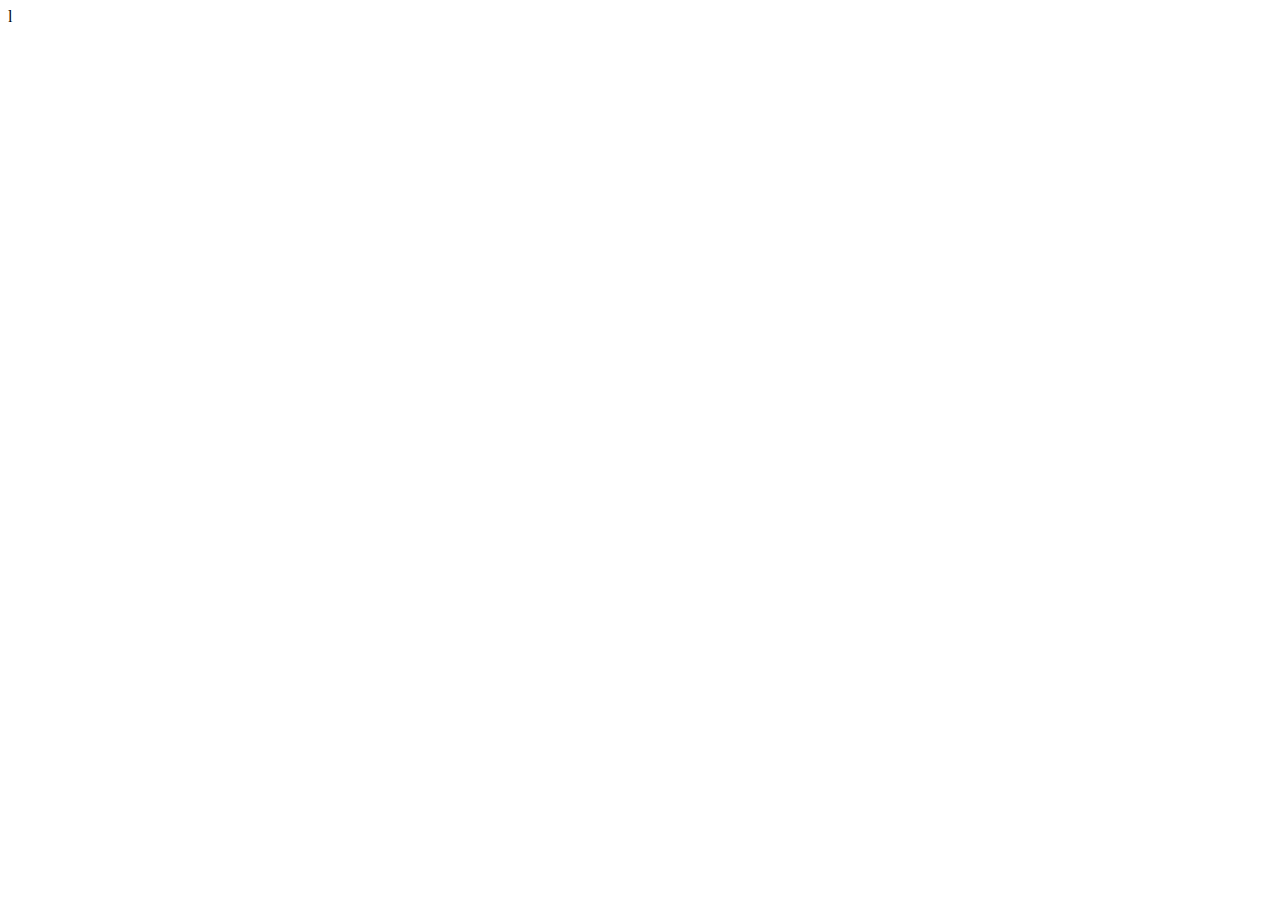
==== aboutme.html @ 2fefd60e "Assignment 02: repository setup" ====
<!DOCTYPE html>
<html lang="en">
<head>
    <meta charset="UTF-8">
    <meta name="viewport" content="width=device-width, initial-scale=1.0">
    <title>Document</title>
</head>
<body>
    
</body>
</html>l
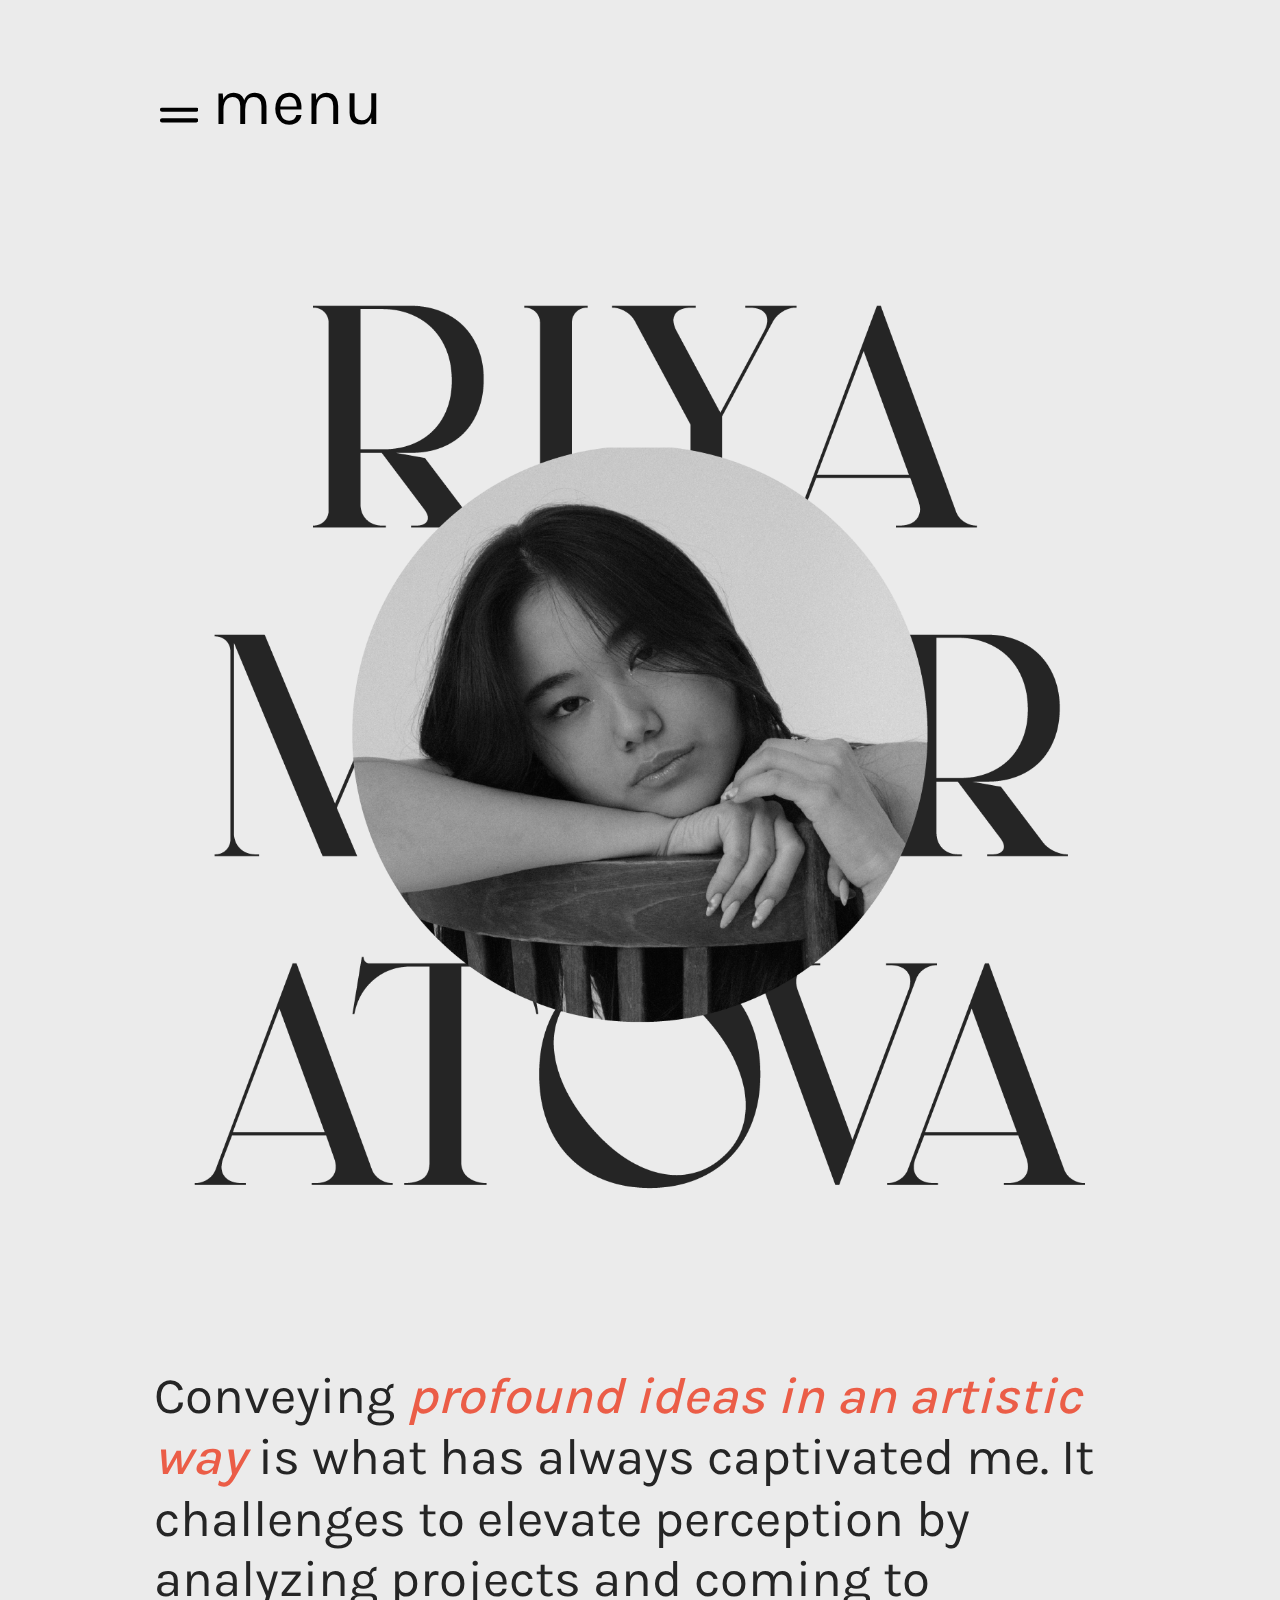
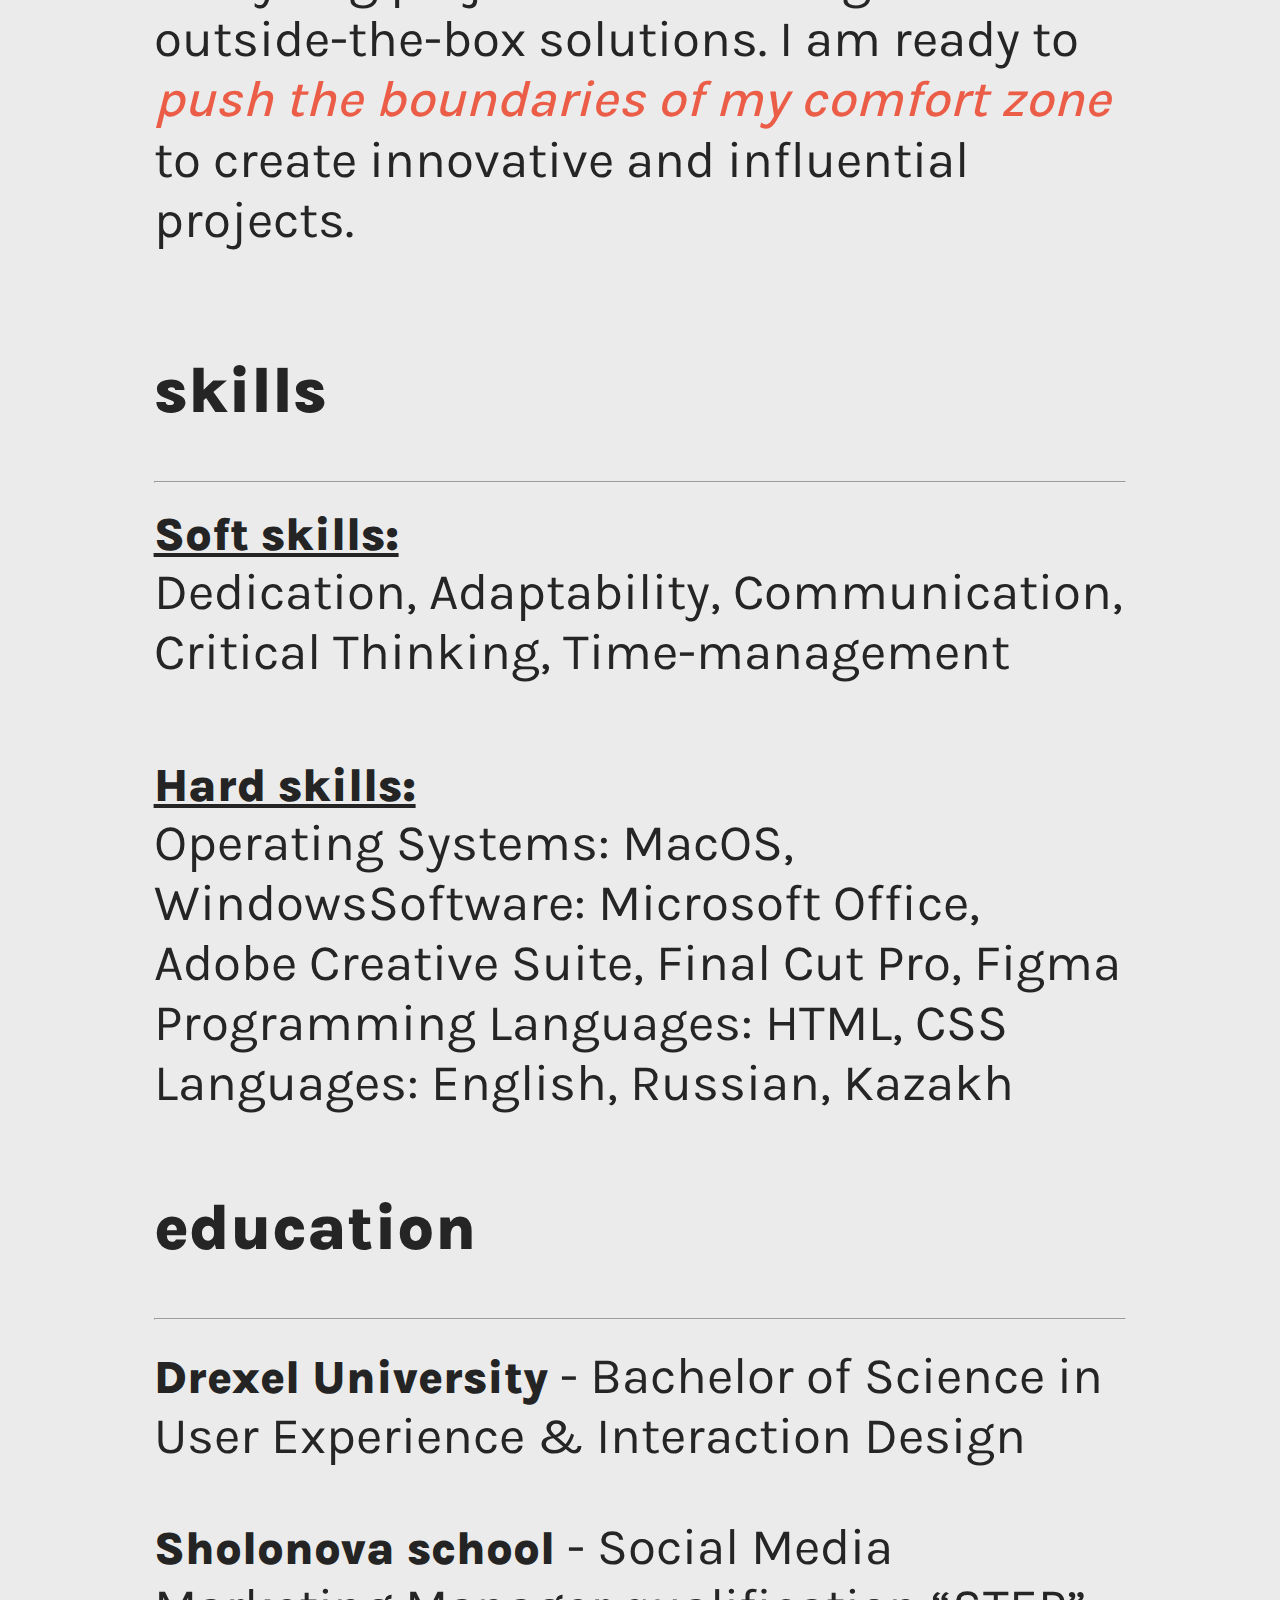
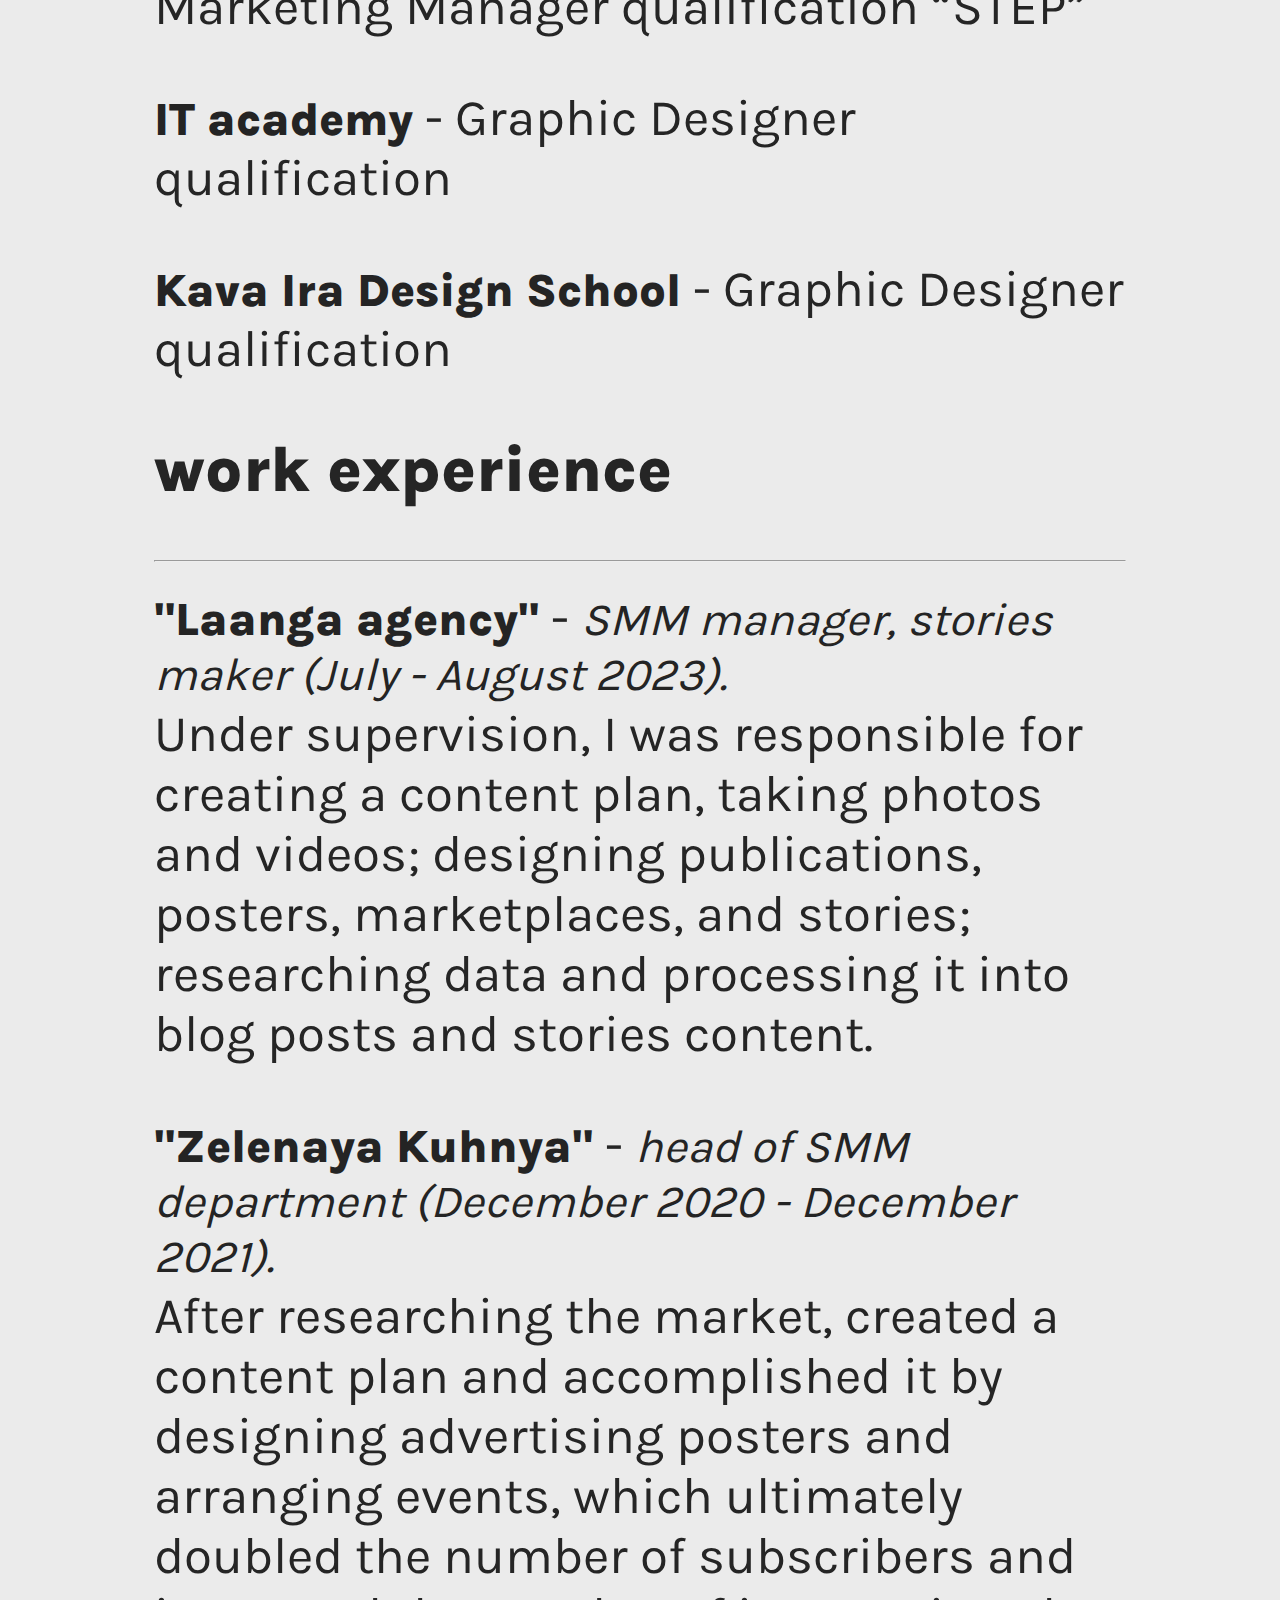
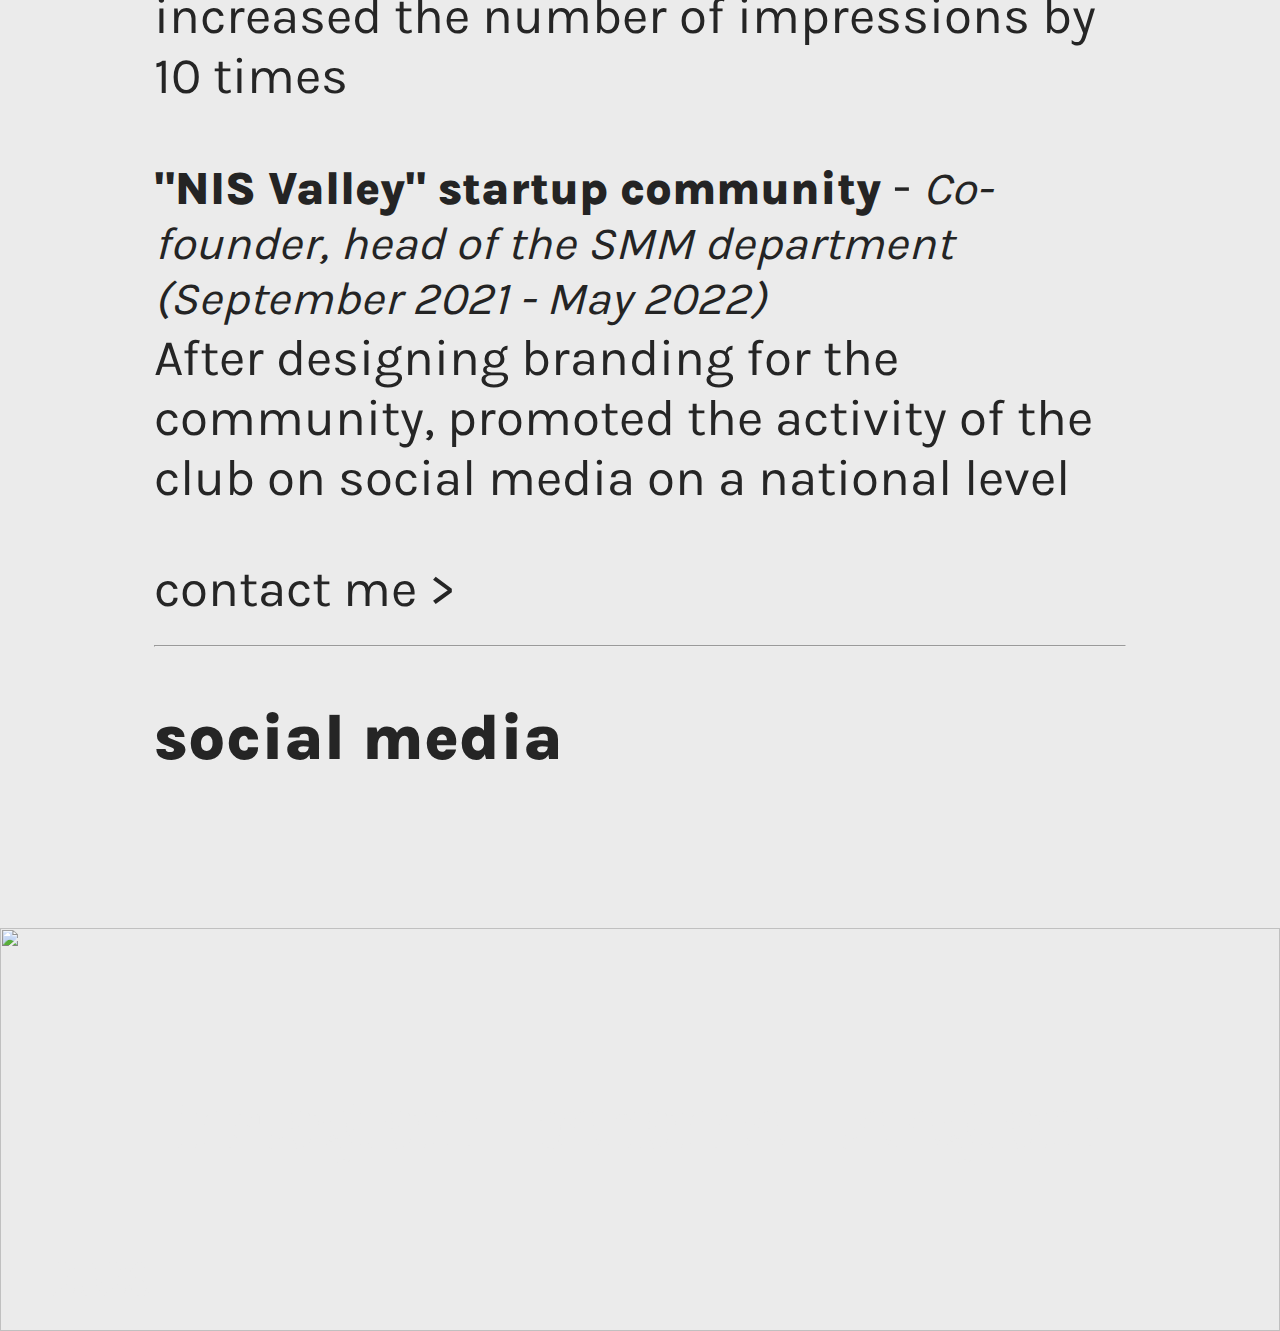
==== commit 728099f3: "These are the files with my website" ====
--- a/aboutme.html
+++ b/aboutme.html
@@ -1,11 +1,144 @@
-<!DOCTYPE html>
-<html lang="en">
+<html>
+
 <head>
-    <meta charset="UTF-8">
-    <meta name="viewport" content="width=device-width, initial-scale=1.0">
-    <title>Document</title>
+	<link rel="stylesheet" href="css/style.css">
+    <link rel="stylesheet" href="css/aboutme.css">
+	<link rel="stylesheet" href="css/overlay.css">
+	<script src="overlay.js"></script>
 </head>
+
 <body>
-    
+	<!-- The overlay -->
+	<div id="myNav" class="overlay">
+		<!-- Button to close the overlay navigation -->
+		<a href="javascript:void(0)" class="closebtn" onclick="closeNav()">
+			<svg width="3vw" viewBox="0 0 11 11" fill="none" xmlns="http://www.w3.org/2000/svg">
+				<path d="M6.7533 5.51747L10.5221 1.75746C10.6871 1.59242 10.7798 1.36857 10.7798 1.13517C10.7798 0.901769 10.6871 0.677927 10.5221 0.512886C10.357 0.347846 10.1332 0.255127 9.89979 0.255127C9.66639 0.255127 9.44255 0.347846 9.27751 0.512886L5.5175 4.28166L1.75749 0.512886C1.59245 0.347846 1.36861 0.255127 1.1352 0.255127C0.9018 0.255127 0.677958 0.347846 0.512917 0.512886C0.347877 0.677927 0.255158 0.901769 0.255158 1.13517C0.255158 1.36857 0.347877 1.59242 0.512917 1.75746L4.28169 5.51747L0.512917 9.27747C0.430768 9.35895 0.365565 9.45589 0.321068 9.56269C0.276571 9.6695 0.253662 9.78406 0.253662 9.89976C0.253662 10.0155 0.276571 10.13 0.321068 10.2368C0.365565 10.3436 0.430768 10.4406 0.512917 10.522C0.594395 10.6042 0.691333 10.6694 0.798137 10.7139C0.904942 10.7584 1.0195 10.7813 1.1352 10.7813C1.25091 10.7813 1.36546 10.7584 1.47227 10.7139C1.57907 10.6694 1.67601 10.6042 1.75749 10.522L5.5175 6.75327L9.27751 10.522C9.35898 10.6042 9.45592 10.6694 9.56273 10.7139C9.66953 10.7584 9.78409 10.7813 9.89979 10.7813C10.0155 10.7813 10.1301 10.7584 10.2369 10.7139C10.3437 10.6694 10.4406 10.6042 10.5221 10.522C10.6042 10.4406 10.6694 10.3436 10.7139 10.2368C10.7584 10.13 10.7813 10.0155 10.7813 9.89976C10.7813 9.78406 10.7584 9.6695 10.7139 9.56269C10.6694 9.45589 10.6042 9.35895 10.5221 9.27747L6.7533 5.51747Z" fill="#EBEBEB"/>
+			</svg>
+		</a>
+	
+		<!-- Overlay content -->
+		<div class="overlay-content">
+			<a class="overlay-link" href="index.html">home</a>
+			<a class="overlay-current-link" href="aboutme.html">about me</a>
+			<a class="overlay-link" href="selected-projects.html">selected projects</a>
+			<a class="overlay-link" href="#">contact me</a>
+		</div>
+	</div>
+	<div class="text" style="margin: 3em 3em;">
+        <div
+			class="menu-text"
+			style="position: absolute; 
+			top: 8vw; 
+			left: 12vw; 
+			color: black; 
+			text-align: start;
+			transform: translate(0%, -50%);"
+		>
+			<button class="menu-button" onclick="openNav()">
+				<div>
+					<svg width="3vw" viewBox="0 0 14 6" fill="none" xmlns="http://www.w3.org/2000/svg">
+						<path d="M13.2611 3.88886L0.738889 3.88886C0.330812 3.88886 0 4.21968 0 4.62775L0 4.70553C0 5.11361 0.330812 5.44442 0.738889 5.44442L13.2611 5.44442C13.6692 5.44442 14 5.11361 14 4.70553V4.62775C14 4.21968 13.6692 3.88886 13.2611 3.88886Z" fill="#000000"/>
+						<path d="M13.2611 -3.8147e-05L0.738889 -3.8147e-05C0.330812 -3.8147e-05 0 0.330774 0 0.738851L0 0.816629C0 1.22471 0.330812 1.55552 0.738889 1.55552L13.2611 1.55552C13.6692 1.55552 14 1.22471 14 0.816629V0.738851C14 0.330774 13.6692 -3.8147e-05 13.2611 -3.8147e-05Z" fill="#000000"/>
+					</svg>
+					<span class="menu-text" style="color: #000000; margin-left: 10px">menu</span>
+				</div>
+			</button>
+		</div>
+        <img src="images/photo_and_text.png" style="width: 100%; margin-top: 6vw">
+		<div style="margin-bottom: 8vw; margin-top: 8vw">
+			Conveying <span class="highlighted-text">profound ideas in an artistic way</span> is what has always captivated me. It challenges to elevate perception by analyzing projects and coming to outside-the-box solutions. 
+            I am ready to <span class="highlighted-text">push the boundaries of my comfort zone</span> to create innovative and influential projects.
+		</div>
+		<h2>
+			skills
+		</h2>
+		<hr/>
+		<div style="margin-bottom: 6vw">
+            <div class="skills-title">Soft skills:</div> Dedication, Adaptability, Communication, Critical Thinking, Time-management
+        </div>
+        <div style="margin-bottom: 6vw">
+            <div class="skills-title">Hard skills:</div> Operating Systems: MacOS, WindowsSoftware: Microsoft Office, Adobe Creative Suite, Final Cut Pro, Figma Programming Languages: HTML, CSS Languages: English, Russian, Kazakh
+        </div>
+		<h2>
+			education
+		</h2>
+        <hr/>
+        <div style="margin-bottom: 4vw">
+            <span class="education-title">Drexel University</span> - Bachelor of Science in User Experience & Interaction Design
+        </div>
+        <div style="margin-bottom: 4vw">
+            <span class="education-title">Sholonova school</span> - Social Media Marketing Manager qualification “STEP” 
+        </div>
+        <div style="margin-bottom: 4vw">
+            <span class="education-title">IT academy</span> - Graphic Designer qualification
+        </div>
+        <div style="margin-bottom: 4vw">
+            <span class="education-title">Kava Ira Design School</span> - Graphic Designer qualification 
+        </div>
+        <h2>
+			work experience
+		</h2>
+        <hr/>
+        <div style="margin-bottom: 4vw">
+            <div>
+                <span class="education-title">"Laanga agency"</span> - <span class="work-experience-subtitle">SMM manager, stories maker (July - August 2023). </span>
+            </div>
+            <div>
+                Under supervision, I was responsible for creating a content plan, taking photos and videos; designing publications, posters, marketplaces, and stories; researching data and processing it into blog posts and stories content.
+            </div>
+        </div>
+        <div style="margin-bottom: 4vw">
+            <div>
+                <span class="education-title">"Zelenaya Kuhnya"</span> - <span class="work-experience-subtitle">head of SMM department (December 2020 - December 2021).</span>
+            </div>
+            <div>
+                After researching the market, created a content plan and accomplished it by designing advertising posters and arranging events, which ultimately doubled the number of subscribers and increased the number of impressions by 10 times
+            </div>
+        </div>
+        <div style="margin-bottom: 4vw">
+            <div>
+                <span class="education-title">"NIS Valley" startup community</span> - <span class="work-experience-subtitle">Co-founder, head of the SMM department (September 2021 - May 2022)</span>
+            </div>
+            <div>
+                After designing branding for the community, promoted the activity of the club on social media on a national level
+            </div>
+        </div>
+        <a>
+			contact me >
+		</a>
+        <hr/>
+        <h2>
+            social media
+        </h2>
+	</div>
+	<div style="position: relative;">
+		<img src="images/social_media.png" 
+			style="height: 25.1875rem;
+				width: 100%;
+				flex-shrink: 0;
+				object-fit: cover;"
+		>
+        <div class="social-media-link">
+            <a href="#" style="text-decoration: none; color: #EBEBEB;">
+                instagram
+            </a>
+            <a href="#" style="text-decoration: none; color: #EBEBEB;">
+                behance
+            </a>
+            <a href="#" style="text-decoration: none; color: #EBEBEB;">
+                telegram
+            </a>
+        </div>
+		<div style="position: absolute; bottom: 6vw; width: 100%">
+			<div class="footer-left" style="position: absolute; left: 4vw; ">
+				2023
+			</div>
+			<div class="footer-right" style="position: absolute; right: 4vw">
+				developed by riya mamratova
+			</div>
+		</div>
+	</div>
 </body>
-</html>l+
+</html>--- a/css/style.css
+++ b/css/style.css
@@ -0,0 +1,148 @@
+@font-face {
+	font-family: Koolegant;
+	src: url(../fonts/Koolegant-K7my7.ttf);
+}
+
+@font-face {
+	font-family: Karla;
+	src: url(../fonts/Karla-VariableFont_wght.ttf);
+}
+
+body {
+	margin: 0; 
+	background-color: #EBEBEB;
+}
+
+.menu-text {
+	text-align: center;
+	font-family: Karla;
+	font-size: 5vw;
+	font-style: normal;
+	font-weight: 400;
+	line-height: normal;
+}
+
+.menu-button {
+	background-color: transparent;
+  	border: none;
+	cursor: pointer;
+}
+
+.main-title {
+	font-family: Koolegant;
+	font-size: 15vw;
+	font-style: normal;
+	font-weight: 400;
+	line-height: 85%;
+}
+
+.get-in-touch-title {
+	font-family: Karla;
+	font-size: 4vw;
+	font-style: normal;
+	font-weight: 400;
+	line-height: normal;
+}
+
+.text {
+	color: #252525;
+	font-family: Karla;
+	font-size: 4vw;
+	font-style: normal;
+	font-weight: 400;
+	line-height: normal; 
+}
+
+.highlighted-text {
+	color: #EB5D47;
+	font-family: Karla;
+	font-size: 4vw;
+	font-style: italic;
+	font-weight: 500;
+	line-height: 120%; 
+}
+
+h2 {
+	color: #252525;
+	font-family: Karla;
+	font-size: 5vw;
+	font-style: normal;
+	font-weight: 800;
+	line-height: normal; 
+}
+
+h3 {
+	color: #252525;
+	font-family: Karla;
+	font-size: 4vw;
+	font-style: normal;
+	font-weight: 700;
+	line-height: normal; 
+}
+
+.subtitle {
+	color: #252525;
+	font-family: Karla;
+	font-size: 3.5vw;
+	font-style: italic;
+	font-weight: 300;
+	line-height: normal; 
+}
+
+.count {
+	width: 12vw; 
+	text-align: end; 
+	padding-right:6vw;
+	color: #252525;
+	font-family: Koolegant;
+	font-size: 12vw;
+	font-style: normal;
+	font-weight: 400;
+	line-height: normal;
+}
+
+.count-title {
+	color: #252525;
+	font-family: Karla;
+	font-size: 3.2vw;
+	font-style: italic;
+	font-weight: 800;
+	line-height: normal;
+}
+
+.count-text {
+	color: #252525;
+	font-family: Karla;
+	font-size: 3.2vw;
+	font-style: normal;
+	font-weight: 400;
+	line-height: normal;
+}
+
+.count-highlight {
+	color: #EB5D47;
+	font-family: Karla;
+	font-size: 3.2vw;
+	font-style: italic;
+	font-weight: 400;
+	line-height: normal;
+}
+
+.footer-left {
+	color: #EBEBEB;
+	font-family: Koolegant;
+	font-size: 4vw;
+	font-style: normal;
+	font-weight: 400;
+	line-height: normal;
+}
+
+.footer-right {
+	color: #EBEBEB;
+	font-family: Karla;
+	font-size: 3.2vw;
+	font-style: normal;
+	font-weight: 700;
+	line-height: normal;
+}
+
--- a/css/aboutme.css
+++ b/css/aboutme.css
@@ -0,0 +1,43 @@
+.skills-title {
+	color: #242424;
+	font-family: Karla;
+	font-size: 3.6vw;
+	font-style: normal;
+	font-weight: 800;
+	line-height: normal;
+	text-decoration-line: underline;
+}
+
+.education-title {
+	color: #242424;
+	font-family: Karla;
+	font-size: 3.6vw;
+	font-style: normal;
+	font-weight: 800;
+	line-height: normal;
+}
+
+.work-experience-subtitle {
+	color: #242424;
+	font-family: Karla;
+	font-size: 3.6vw;
+	font-style: italic;
+	font-weight: 400;
+	line-height: 120%;
+}
+
+.social-media-link {
+	color: #EBEBEB;
+	font-family: Koolegant;
+	font-size: 6vw;
+	font-style: normal;
+	font-weight: 400;
+	line-height: normal;
+	position: absolute; 
+	top: 50%; 
+	left: 12vw;
+	right: 12vw;
+	transform: translate(0%, -50%);
+	display: flex;
+	justify-content: space-around;
+}--- a/css/overlay.css
+++ b/css/overlay.css
@@ -0,0 +1,74 @@
+/* The Overlay (background) */
+.overlay {
+	/* Height & width depends on how you want to reveal the overlay (see JS below) */   
+	height: 100%;
+	width: 0;
+	position: fixed; /* Stay in place */
+	z-index: 1; /* Sit on top */
+	left: 0;
+	top: 0;
+	background: #A4B4CB;
+	overflow-x: hidden; /* Disable horizontal scroll */
+	transition: 0.5s; /* 0.5 second transition effect to slide in or slide down the overlay (height or width, depending on reveal) */
+}
+
+/* Position the content inside the overlay */
+.overlay-content {
+	position: relative;
+	top: 25%; /* 25% from the top */
+	left: 12vw;
+	text-align: left; /* Centered text/links */
+	margin-top: 30px; /* 30px top margin to avoid conflict with the close button on smaller screens */
+}
+
+/* The navigation links inside the overlay */
+.overlay-current-link {
+	color: #EBEBEB;
+	font-family: Karla;
+	font-size: 13vw;
+	font-style: italic;
+	font-weight: 700;
+	line-height: normal;
+	padding: 8px;
+	text-decoration: none;
+	display: block; /* Display block instead of inline */
+	transition: 0.3s; /* Transition effects on hover (color) */
+}
+
+.overlay-link {
+	color: #EBEBEB;
+	font-family: Karla;
+	font-size: 6vw;
+	font-style: normal;
+	font-weight: 400;
+	line-height: normal;
+	padding: 8px;
+	text-decoration: none;
+	display: block; /* Display block instead of inline */
+	transition: 0.3s; /* Transition effects on hover (color) */
+}
+
+/* When you mouse over the navigation links, change their color */
+.overlay a:hover, .overlay a:focus {
+	color: #EB5D47;
+}
+
+/* Position the close button (top right corner) */
+.overlay .closebtn {
+	position: absolute;
+	top: 12vw;
+	left: 12vw;
+	font-size: 60px;
+}
+
+/* When the height of the screen is less than 450 pixels, change the font-size of the links and position the close button again, so they don't overlap */
+@media screen and (max-height: 450px) {
+	.overlay a {
+		font-size: 20px
+	}
+	.overlay .closebtn {
+		font-size: 40px;
+		top: 15px;
+		right: 35px;
+	}
+} 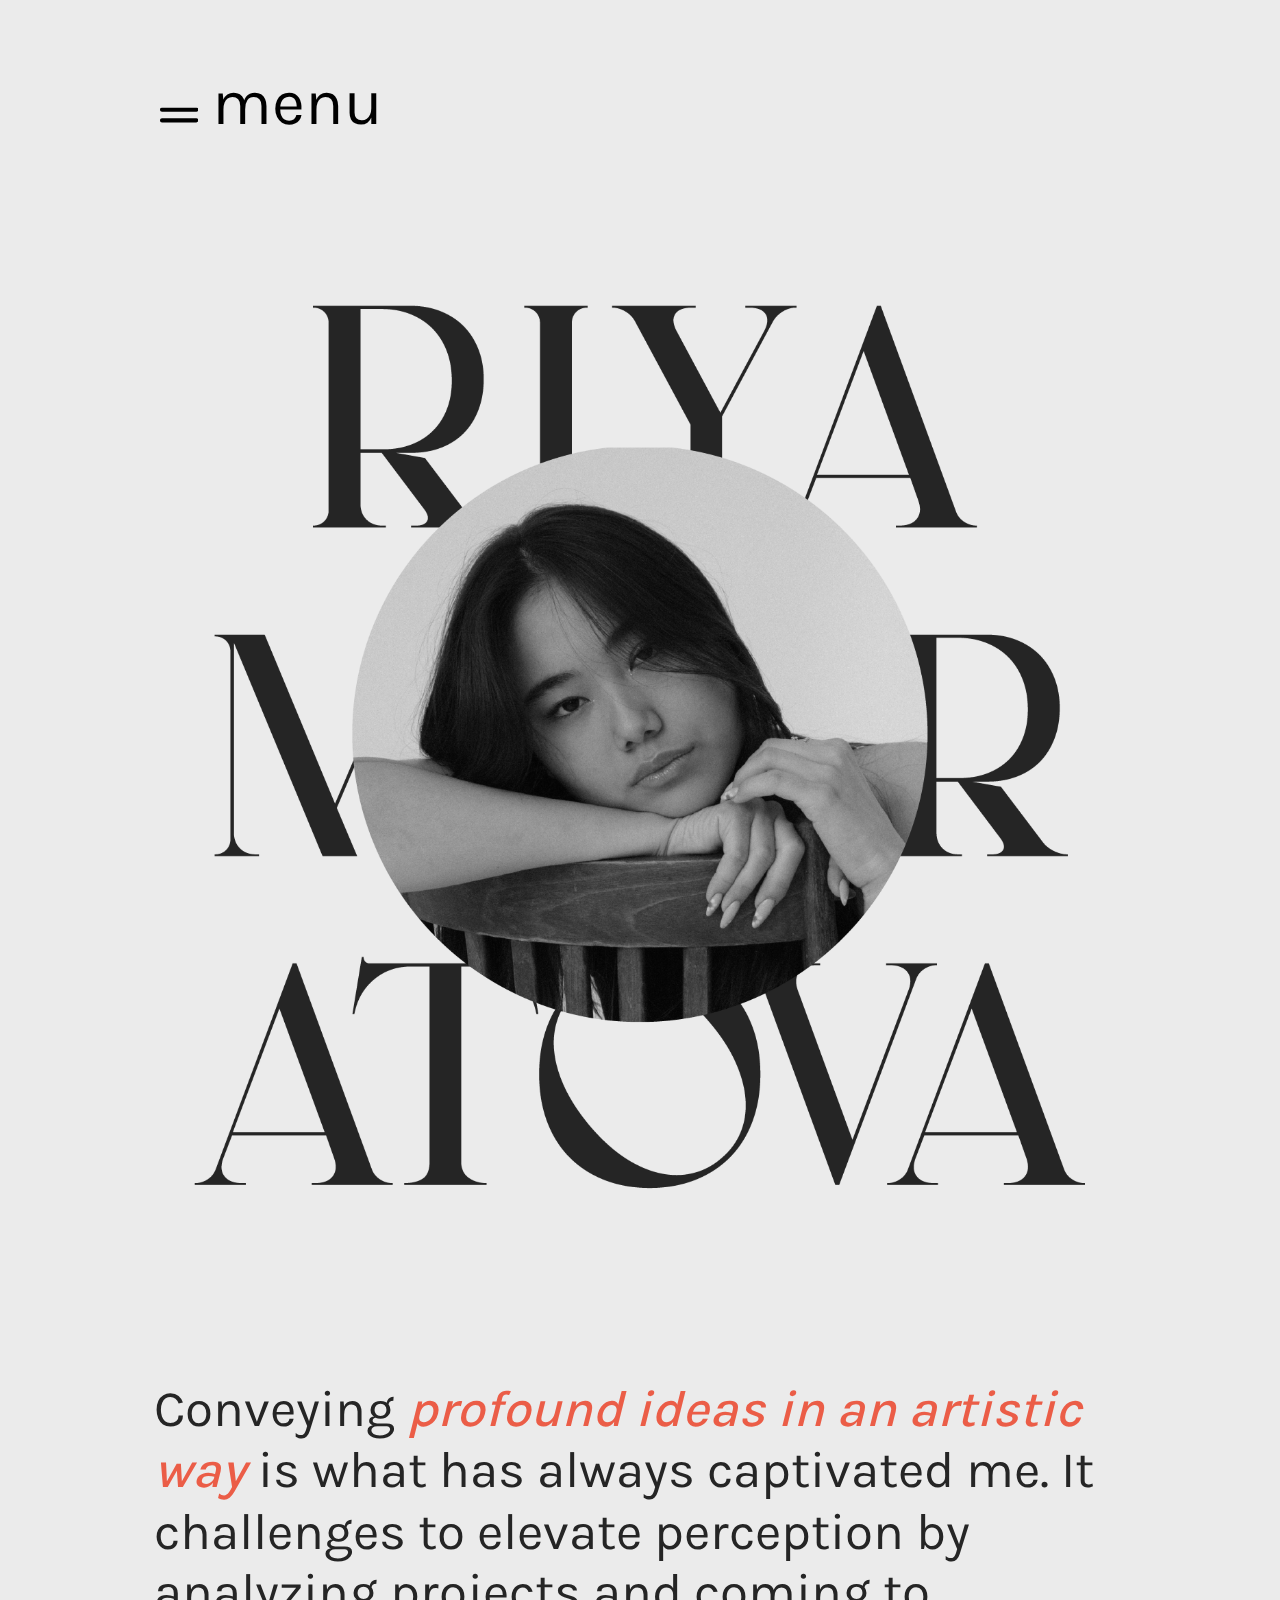
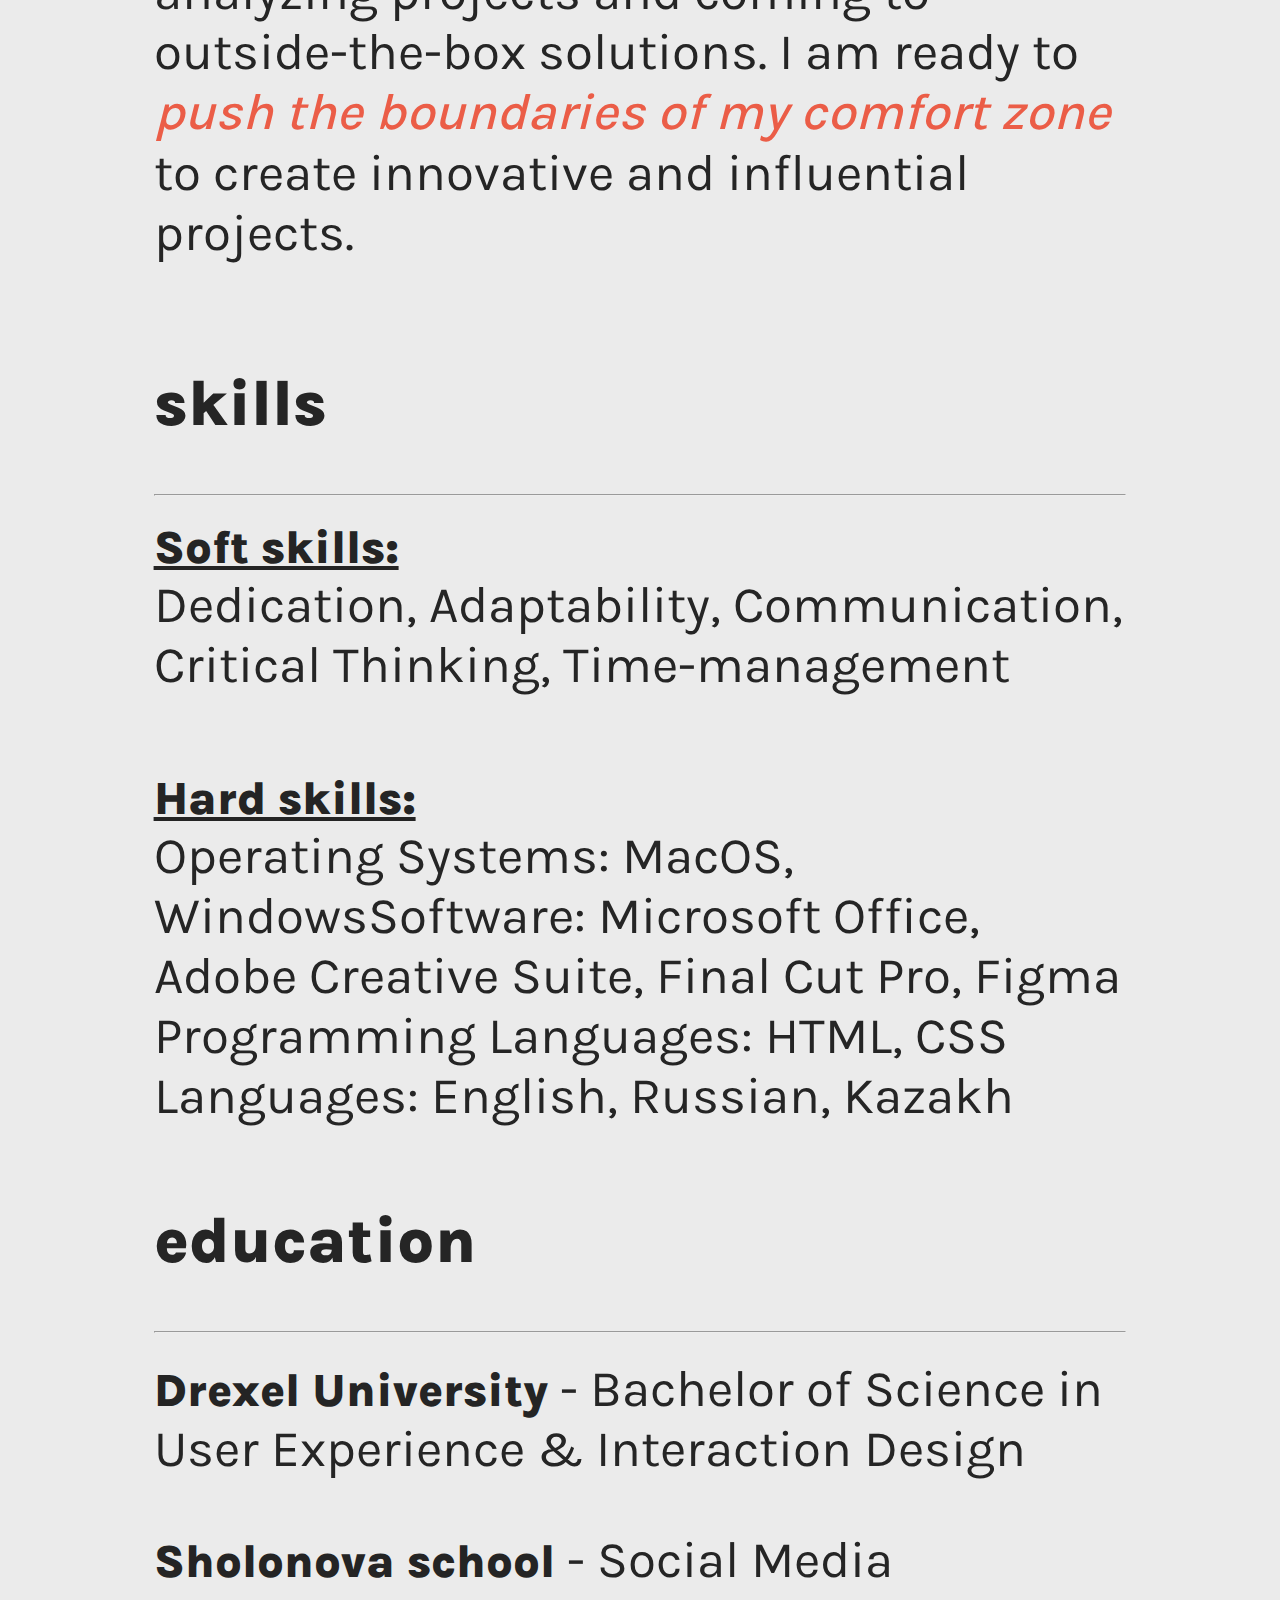
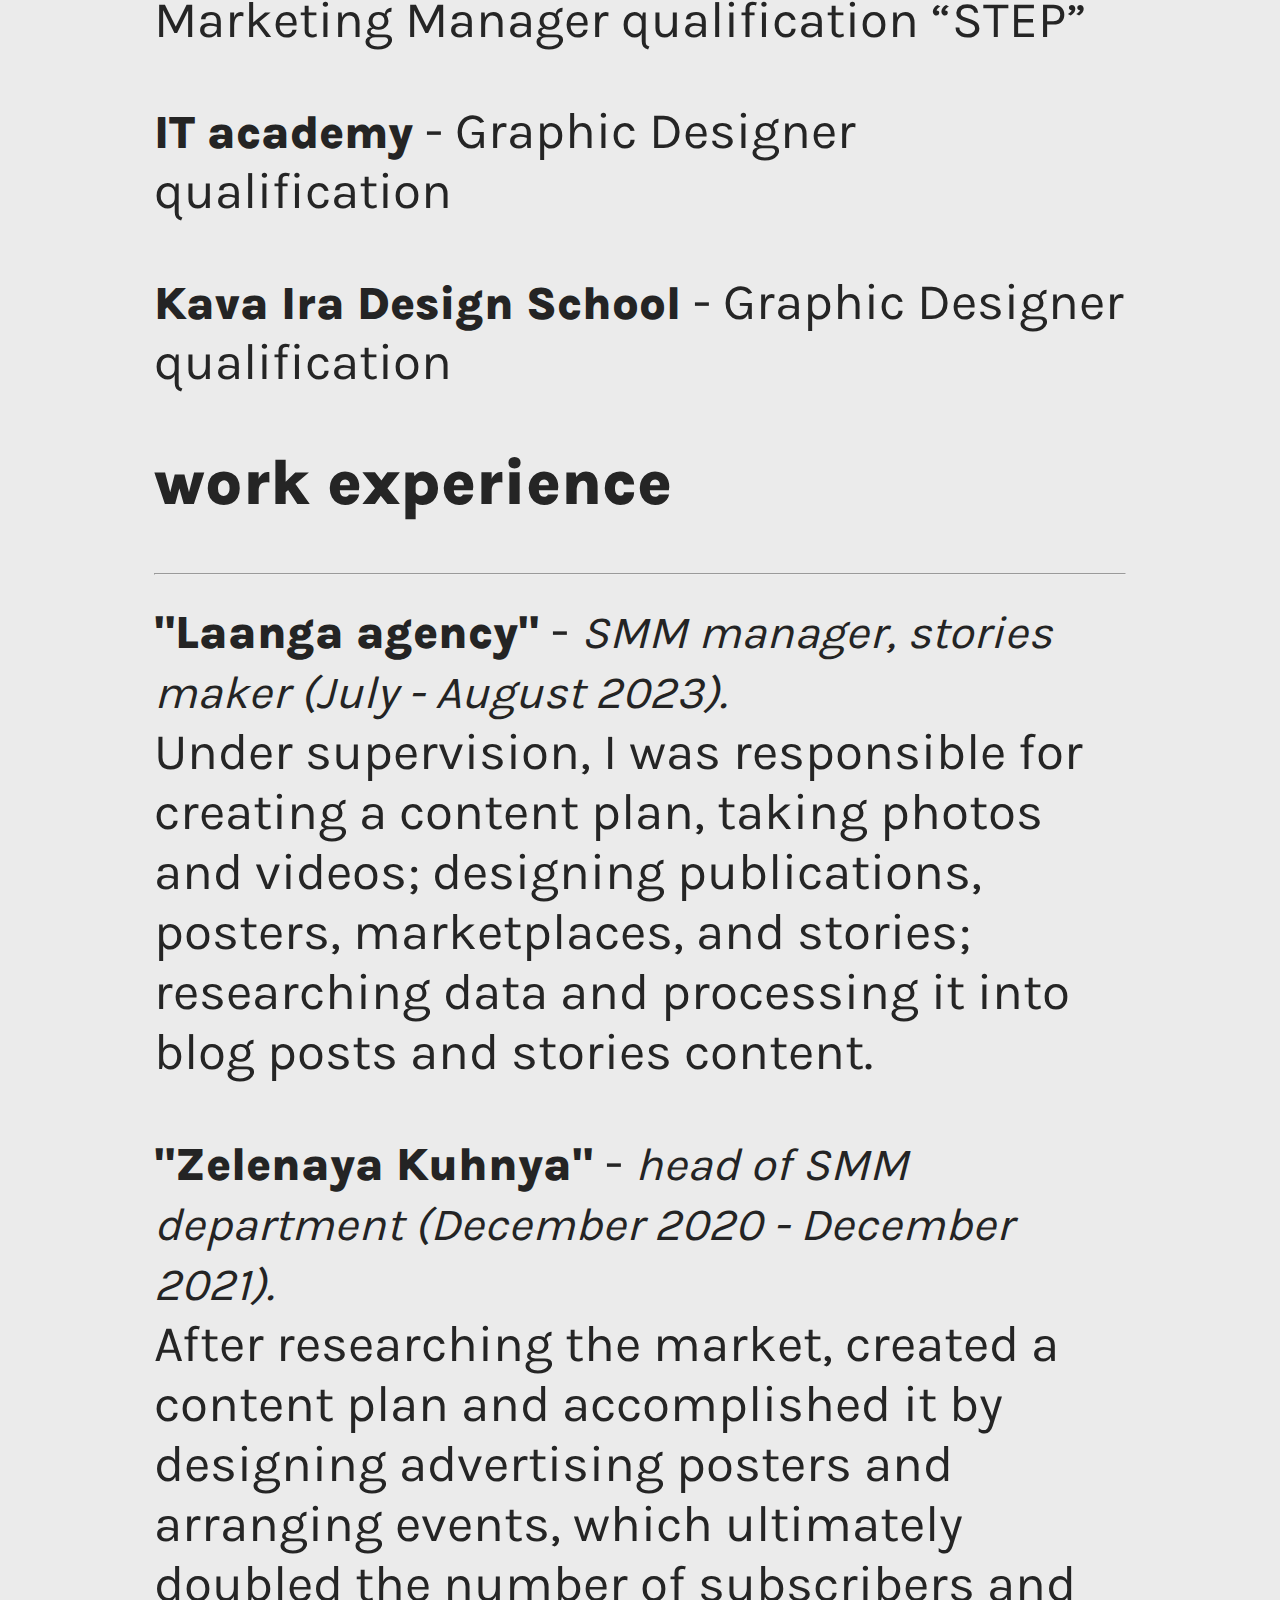
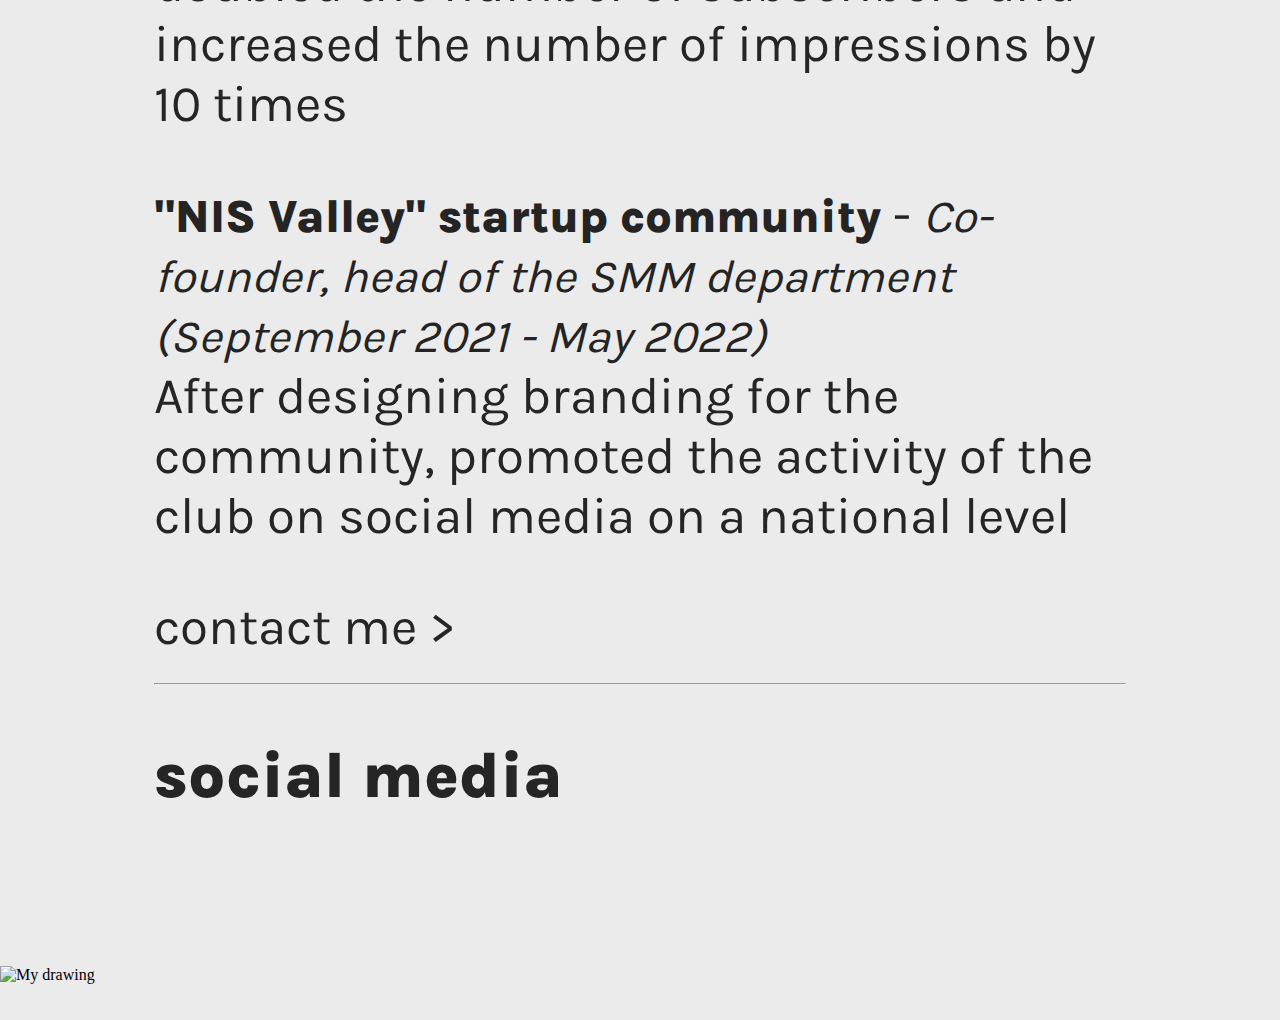
==== commit a9cd0347: "More errors corrected" ====
--- a/aboutme.html
+++ b/aboutme.html
@@ -1,6 +1,7 @@
+<!DOCTYPE html>
 <html>
-
 <head>
+	<title> About Me</title>
 	<link rel="stylesheet" href="css/style.css">
     <link rel="stylesheet" href="css/aboutme.css">
 	<link rel="stylesheet" href="css/overlay.css">
@@ -22,7 +23,7 @@
 			<a class="overlay-link" href="index.html">home</a>
 			<a class="overlay-current-link" href="aboutme.html">about me</a>
 			<a class="overlay-link" href="selected-projects.html">selected projects</a>
-			<a class="overlay-link" href="#">contact me</a>
+			<a class="overlay-link" href="contact-me.html">contact me</a>
 		</div>
 	</div>
 	<div class="text" style="margin: 3em 3em;">
@@ -45,7 +46,7 @@
 				</div>
 			</button>
 		</div>
-        <img src="images/photo_and_text.png" style="width: 100%; margin-top: 6vw">
+        <img src="images/photo_and_text.png" alt="Riya Mamratova" style="width: 100%; margin-top: 6vw">
 		<div style="margin-bottom: 8vw; margin-top: 8vw">
 			Conveying <span class="highlighted-text">profound ideas in an artistic way</span> is what has always captivated me. It challenges to elevate perception by analyzing projects and coming to outside-the-box solutions. 
             I am ready to <span class="highlighted-text">push the boundaries of my comfort zone</span> to create innovative and influential projects.
@@ -104,7 +105,7 @@
                 After designing branding for the community, promoted the activity of the club on social media on a national level
             </div>
         </div>
-        <a>
+        <a class="contactmelink" href="contact-me.html">
 			contact me >
 		</a>
         <hr/>
@@ -113,20 +114,20 @@
         </h2>
 	</div>
 	<div style="position: relative;">
-		<img src="images/social_media.png" 
+		<img src="images/social_media.png" alt="My drawing" 
 			style="height: 25.1875rem;
 				width: 100%;
 				flex-shrink: 0;
 				object-fit: cover;"
 		>
         <div class="social-media-link">
-            <a href="#" style="text-decoration: none; color: #EBEBEB;">
+            <a class="links" href="https://www.instagram.com/riushada">
                 instagram
             </a>
-            <a href="#" style="text-decoration: none; color: #EBEBEB;">
+            <a class="links" href="https://www.behance.net/riushada">
                 behance
             </a>
-            <a href="#" style="text-decoration: none; color: #EBEBEB;">
+            <a class="links" href="https://t.me/riushada">
                 telegram
             </a>
         </div>
--- a/css/style.css
+++ b/css/style.css
@@ -41,7 +41,29 @@
 	font-size: 4vw;
 	font-style: normal;
 	font-weight: 400;
-	line-height: normal;
+	line-height: normal
+}
+
+a {
+	text-decoration: none;
+}
+
+a.learn:hover {
+	color: #EB5D47;
+	transition: color 0.3s ease;
+}
+
+a.learn {
+	color: #252525;
+}
+
+a.get-in-touch-title {
+	color: #ebebeb;
+}
+
+a.get-in-touch-title:hover {
+	color: #EB5D47;
+	transition: color 0.3s ease;
 }
 
 .text {
--- a/css/aboutme.css
+++ b/css/aboutme.css
@@ -15,6 +15,17 @@
 	font-style: normal;
 	font-weight: 800;
 	line-height: normal;
+}
+a.contactmelink {
+	color: #252525;
+}
+a.links {
+	text-decoration: none; 
+	color: #EBEBEB;
+}
+a:hover {
+	color: #EB5D47;
+	transition: color 0.3s ease;
 }
 
 .work-experience-subtitle {
